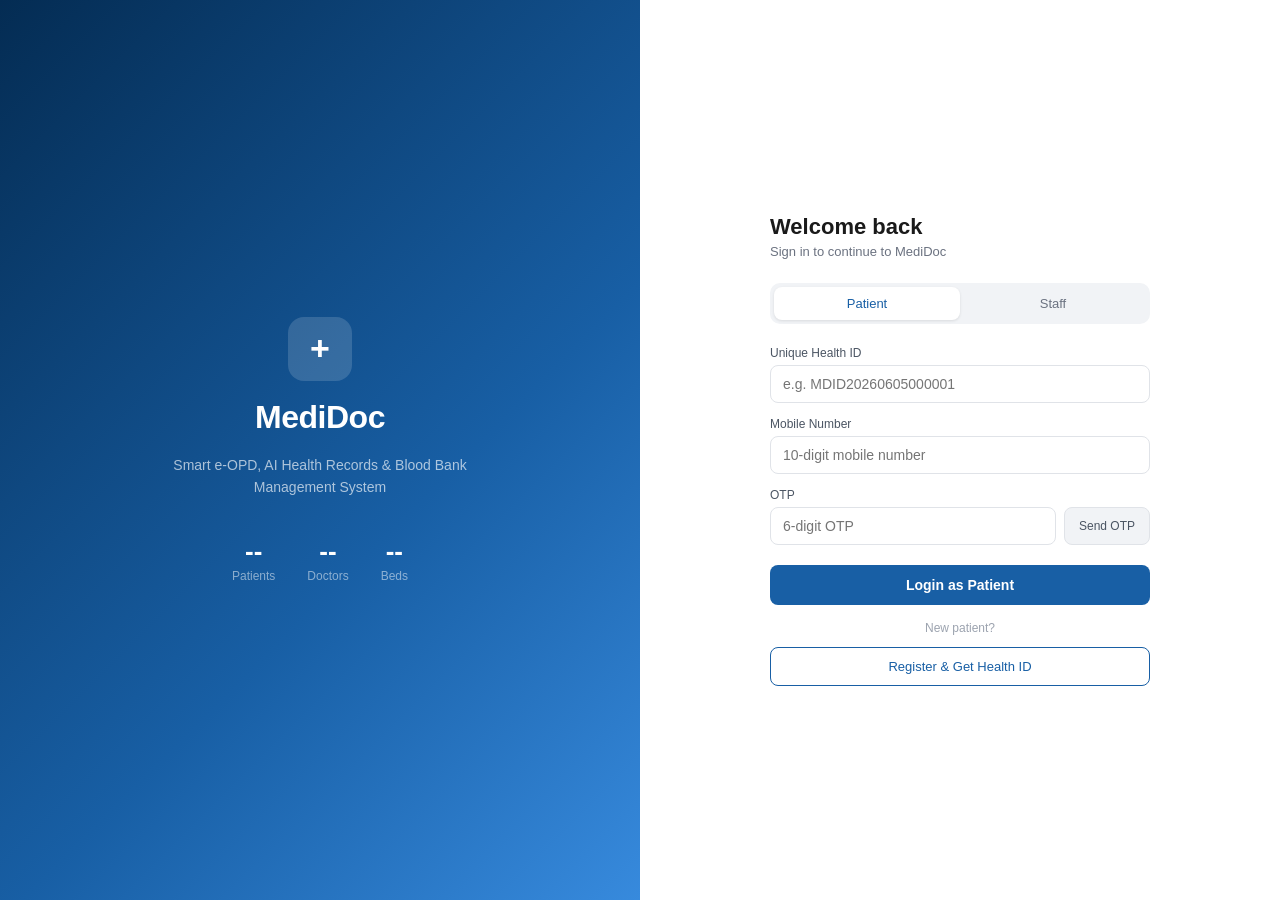
==== frontend/index.html @ 23970e30 "MediDoc complete project" ====
<!DOCTYPE html>
<html lang="en">
<head>
<meta charset="UTF-8" />
<meta name="viewport" content="width=device-width, initial-scale=1.0" />
<title>MediDoc - Smart e-OPD &amp; Health Record System</title>
<link rel="stylesheet" href="css/login.css" />
</head>
<body>

<div class="login-wrap">

  <!-- LEFT BRAND PANEL -->
  <div class="login-left">
    <div class="login-logo">+</div>
    <div class="login-brand">MediDoc</div>
    <div class="login-tag">Smart e-OPD, AI Health Records &amp; Blood Bank Management System</div>
    <div class="login-stats">
      <div class="lstat"><div class="lstat-num" id="stat-patients">--</div><div class="lstat-lbl">Patients</div></div>
      <div class="lstat"><div class="lstat-num" id="stat-doctors">--</div><div class="lstat-lbl">Doctors</div></div>
      <div class="lstat"><div class="lstat-num" id="stat-beds">--</div><div class="lstat-lbl">Beds</div></div>
    </div>
  </div>

  <!-- RIGHT FORM PANEL -->
  <div class="login-right">

    <!-- ============ LOGIN CARD ============ -->
    <div class="login-card" id="login-card">
      <h2>Welcome back</h2>
      <p>Sign in to continue to MediDoc</p>

      <div class="role-tabs">
        <div class="rtab active" id="tab-patient" onclick="switchRole('patient')">Patient</div>
        <div class="rtab" id="tab-staff" onclick="switchRole('staff')">Staff</div>
      </div>

      <!-- PATIENT LOGIN FORM -->
      <form id="patient-login-form" onsubmit="return false;">
        <div class="form-group">
          <label for="p-unique-id">Unique Health ID</label>
          <input type="text" id="p-unique-id" placeholder="e.g. MDID20260605000001" />
        </div>
        <div class="form-group">
          <label for="p-mobile">Mobile Number</label>
          <input type="text" id="p-mobile" placeholder="10-digit mobile number" maxlength="10" />
        </div>
        <div class="form-group">
          <label for="p-otp">OTP</label>
          <div class="otp-row">
            <input type="text" id="p-otp" placeholder="6-digit OTP" maxlength="6" />
            <button type="button" class="otp-btn" id="send-otp-btn" onclick="sendOtp()">Send OTP</button>
          </div>
        </div>

        <div class="form-msg" id="patient-msg"></div>

        <button type="button" class="btn-primary" id="patient-login-btn" onclick="patientLogin()">Login as Patient</button>

        <div class="divider"><span>New patient?</span></div>
        <button type="button" class="btn-secondary" onclick="showRegister()">Register &amp; Get Health ID</button>
      </form>

      <!-- STAFF LOGIN FORM -->
      <form id="staff-login-form" onsubmit="return false;" style="display:none;">
        <div class="form-group">
          <label for="s-employee-id">Employee ID</label>
          <input type="text" id="s-employee-id" placeholder="e.g. DOC001" />
        </div>
        <div class="form-group">
          <label for="s-password">Password</label>
          <input type="password" id="s-password" placeholder="Enter your password" />
        </div>
        <div class="form-group">
          <label for="s-role">Role</label>
          <select id="s-role">
            <option value="DOCTOR">Doctor</option>
            <option value="RECEPTIONIST">Receptionist</option>
            <option value="BLOOD_BANK_OFFICER">Blood Bank Officer</option>
            <option value="ADMIN">Admin</option>
          </select>
        </div>

        <div class="form-msg" id="staff-msg"></div>

        <button type="button" class="btn-primary" id="staff-login-btn" onclick="staffLogin()">Login as Staff</button>
      </form>

    </div>

    <!-- ============ REGISTRATION CARD ============ -->
    <div class="login-card" id="register-card" style="display:none;">
      <h2>New Patient Registration</h2>
      <p>Fill in your details to get your Unique Health ID</p>

      <form id="register-form" onsubmit="return false;">
        <div class="form-group">
          <label for="r-fullname">Full Name *</label>
          <input type="text" id="r-fullname" placeholder="Enter your full name" />
        </div>

        <div class="form-row">
          <div class="form-group">
            <label for="r-age">Age *</label>
            <input type="number" id="r-age" placeholder="Age" min="0" max="120" />
          </div>
          <div class="form-group">
            <label for="r-gender">Gender *</label>
            <select id="r-gender">
              <option value="">Select</option>
              <option value="MALE">Male</option>
              <option value="FEMALE">Female</option>
              <option value="OTHER">Other</option>
            </select>
          </div>
        </div>

        <div class="form-group">
          <label for="r-blood-group">Blood Group</label>
          <select id="r-blood-group">
            <option value="">Select (optional)</option>
            <option value="A_POSITIVE">A+</option>
            <option value="A_NEGATIVE">A-</option>
            <option value="B_POSITIVE">B+</option>
            <option value="B_NEGATIVE">B-</option>
            <option value="O_POSITIVE">O+</option>
            <option value="O_NEGATIVE">O-</option>
            <option value="AB_POSITIVE">AB+</option>
            <option value="AB_NEGATIVE">AB-</option>
          </select>
        </div>

        <div class="form-group">
          <label for="r-mobile">Mobile Number *</label>
          <input type="text" id="r-mobile" placeholder="10-digit mobile number" maxlength="10" />
        </div>

        <div class="form-group">
          <label for="r-address">Address</label>
          <input type="text" id="r-address" placeholder="City, State" />
        </div>

        <div class="form-row">
          <div class="form-group">
            <label for="r-emergency-name">Emergency Contact Name</label>
            <input type="text" id="r-emergency-name" placeholder="Name" />
          </div>
          <div class="form-group">
            <label for="r-emergency-phone">Emergency Contact Phone</label>
            <input type="text" id="r-emergency-phone" placeholder="Phone number" maxlength="10" />
          </div>
        </div>

        <div class="form-msg" id="register-msg"></div>

        <button type="button" class="btn-primary" id="register-btn" onclick="registerPatient()">Register</button>

        <div class="divider"><span>Already registered?</span></div>
        <button type="button" class="btn-secondary" onclick="showLogin()">Back to Login</button>
      </form>
    </div>

    <!-- ============ SUCCESS CARD (after registration) ============ -->
    <div class="login-card" id="success-card" style="display:none;">
      <div class="success-icon">&#10003;</div>
      <h2>Registration Successful!</h2>
      <p>Your Unique Health ID has been generated</p>
      <div class="unique-id-box" id="generated-id">MDID00000000000000</div>
      <p class="success-note">Save this ID — you will need it along with your mobile number to log in next time. An SMS has also been sent (simulated) to your mobile.</p>
      <button type="button" class="btn-primary" onclick="goToLoginWithId()">Continue to Login</button>
    </div>

  </div>
</div>

<!-- Loading overlay -->
<div class="loading-overlay" id="loading-overlay" style="display:none;">
  <div class="spinner"></div>
</div>

<script src="js/api.js"></script>
<script src="js/auth.js"></script>
</body>
</html>
---- frontend/css/login.css ----
/* ==========================================================
   MediDoc - Login Page Styles
   ========================================================== */

* {
  box-sizing: border-box;
  margin: 0;
  padding: 0;
}

body {
  font-family: 'Segoe UI', Arial, sans-serif;
  background: #f1f3f6;
  min-height: 100vh;
}

.login-wrap {
  display: flex;
  min-height: 100vh;
}

/* ===================== LEFT BRAND PANEL ===================== */
.login-left {
  flex: 1;
  background: linear-gradient(135deg, #042c53 0%, #185fa5 60%, #378add 100%);
  display: flex;
  flex-direction: column;
  align-items: center;
  justify-content: center;
  padding: 3rem 2rem;
  gap: 18px;
  color: #fff;
}

.login-logo {
  width: 64px;
  height: 64px;
  background: rgba(255, 255, 255, 0.15);
  border-radius: 16px;
  display: flex;
  align-items: center;
  justify-content: center;
  font-size: 34px;
  font-weight: 600;
}

.login-brand {
  font-size: 32px;
  font-weight: 600;
  letter-spacing: -0.5px;
}

.login-tag {
  font-size: 14px;
  color: rgba(255, 255, 255, 0.65);
  text-align: center;
  max-width: 320px;
  line-height: 1.6;
}

.login-stats {
  display: flex;
  gap: 32px;
  margin-top: 20px;
}

.lstat {
  text-align: center;
}

.lstat-num {
  font-size: 26px;
  font-weight: 600;
}

.lstat-lbl {
  font-size: 12px;
  color: rgba(255, 255, 255, 0.5);
  margin-top: 2px;
}

/* ===================== RIGHT FORM PANEL ===================== */
.login-right {
  flex: 1;
  display: flex;
  align-items: center;
  justify-content: center;
  padding: 2rem;
  background: #ffffff;
}

.login-card {
  width: 100%;
  max-width: 380px;
}

.login-card h2 {
  font-size: 22px;
  font-weight: 600;
  color: #1a1a1a;
  margin-bottom: 4px;
}

.login-card p {
  font-size: 13px;
  color: #6b7280;
  margin-bottom: 24px;
}

/* ===================== ROLE TABS ===================== */
.role-tabs {
  display: flex;
  background: #f1f3f6;
  border-radius: 10px;
  padding: 4px;
  margin-bottom: 22px;
}

.rtab {
  flex: 1;
  text-align: center;
  padding: 9px;
  font-size: 13px;
  font-weight: 500;
  cursor: pointer;
  border-radius: 8px;
  color: #6b7280;
  transition: all 0.15s;
}

.rtab.active {
  background: #ffffff;
  color: #185fa5;
  box-shadow: 0 1px 3px rgba(0,0,0,0.1);
}

/* ===================== FORM ELEMENTS ===================== */
.form-group {
  margin-bottom: 14px;
  flex: 1;
}

.form-row {
  display: flex;
  gap: 10px;
}

.form-group label {
  font-size: 12px;
  font-weight: 500;
  color: #4b5563;
  display: block;
  margin-bottom: 5px;
}

.form-group input,
.form-group select {
  width: 100%;
  padding: 10px 12px;
  font-size: 14px;
  border: 1.5px solid #e0e3e8;
  border-radius: 8px;
  background: #fff;
  color: #1a1a1a;
  outline: none;
  transition: border-color 0.15s;
}

.form-group input:focus,
.form-group select:focus {
  border-color: #185fa5;
}

.otp-row {
  display: flex;
  gap: 8px;
}

.otp-row input {
  flex: 1;
}

.otp-btn {
  padding: 10px 14px;
  font-size: 12px;
  font-weight: 500;
  border: 1.5px solid #e0e3e8;
  border-radius: 8px;
  background: #f1f3f6;
  color: #4b5563;
  cursor: pointer;
  white-space: nowrap;
  transition: background 0.15s;
}

.otp-btn:hover {
  background: #e6f1fb;
  border-color: #185fa5;
  color: #185fa5;
}

.otp-btn:disabled {
  opacity: 0.6;
  cursor: not-allowed;
}

/* ===================== BUTTONS ===================== */
.btn-primary {
  width: 100%;
  padding: 12px;
  background: #185fa5;
  color: #fff;
  border: none;
  border-radius: 8px;
  font-size: 14px;
  font-weight: 600;
  cursor: pointer;
  margin-top: 6px;
  transition: background 0.15s;
}

.btn-primary:hover {
  background: #0c447c;
}

.btn-primary:disabled {
  opacity: 0.6;
  cursor: not-allowed;
}

.btn-secondary {
  width: 100%;
  padding: 11px;
  background: #fff;
  color: #185fa5;
  border: 1.5px solid #185fa5;
  border-radius: 8px;
  font-size: 13px;
  font-weight: 500;
  cursor: pointer;
  transition: background 0.15s;
}

.btn-secondary:hover {
  background: #e6f1fb;
}

.divider {
  text-align: center;
  font-size: 12px;
  color: #9ca3af;
  margin: 16px 0 12px;
  position: relative;
}

/* ===================== MESSAGES ===================== */
.form-msg {
  font-size: 12.5px;
  padding: 9px 12px;
  border-radius: 7px;
  margin: 8px 0;
  display: none;
  line-height: 1.5;
}

.form-msg.show {
  display: block;
}

.form-msg.error {
  background: #fcebeb;
  color: #791f1f;
  border: 1px solid #f7c1c1;
}

.form-msg.success {
  background: #eaf3de;
  color: #3b6d11;
  border: 1px solid #c0dd97;
}

.form-msg.info {
  background: #e6f1fb;
  color: #0c447c;
  border: 1px solid #b5d4f4;
}

/* ===================== SUCCESS CARD ===================== */
#success-card {
  text-align: center;
}

.success-icon {
  width: 60px;
  height: 60px;
  background: #eaf3de;
  color: #3b6d11;
  border-radius: 50%;
  display: flex;
  align-items: center;
  justify-content: center;
  font-size: 30px;
  font-weight: 700;
  margin: 0 auto 16px;
}

.unique-id-box {
  background: #e6f1fb;
  border: 1.5px dashed #185fa5;
  border-radius: 10px;
  padding: 14px;
  font-size: 18px;
  font-weight: 700;
  color: #185fa5;
  letter-spacing: 1px;
  margin: 16px 0;
  font-family: 'Courier New', monospace;
}

.success-note {
  font-size: 12px;
  color: #6b7280;
  margin-bottom: 20px;
  line-height: 1.6;
}

/* ===================== LOADING OVERLAY ===================== */
.loading-overlay {
  position: fixed;
  top: 0;
  left: 0;
  width: 100%;
  height: 100%;
  background: rgba(255, 255, 255, 0.7);
  display: flex;
  align-items: center;
  justify-content: center;
  z-index: 999;
}

.spinner {
  width: 42px;
  height: 42px;
  border: 4px solid #e0e3e8;
  border-top-color: #185fa5;
  border-radius: 50%;
  animation: spin 0.8s linear infinite;
}

@keyframes spin {
  to { transform: rotate(360deg); }
}

/* ===================== RESPONSIVE ===================== */
@media (max-width: 768px) {
  .login-wrap {
    flex-direction: column;
  }
  .login-left {
    padding: 2rem 1.5rem;
    min-height: 220px;
  }
  .login-tag {
    max-width: 100%;
  }
  .login-right {
    padding: 1.5rem;
  }
}
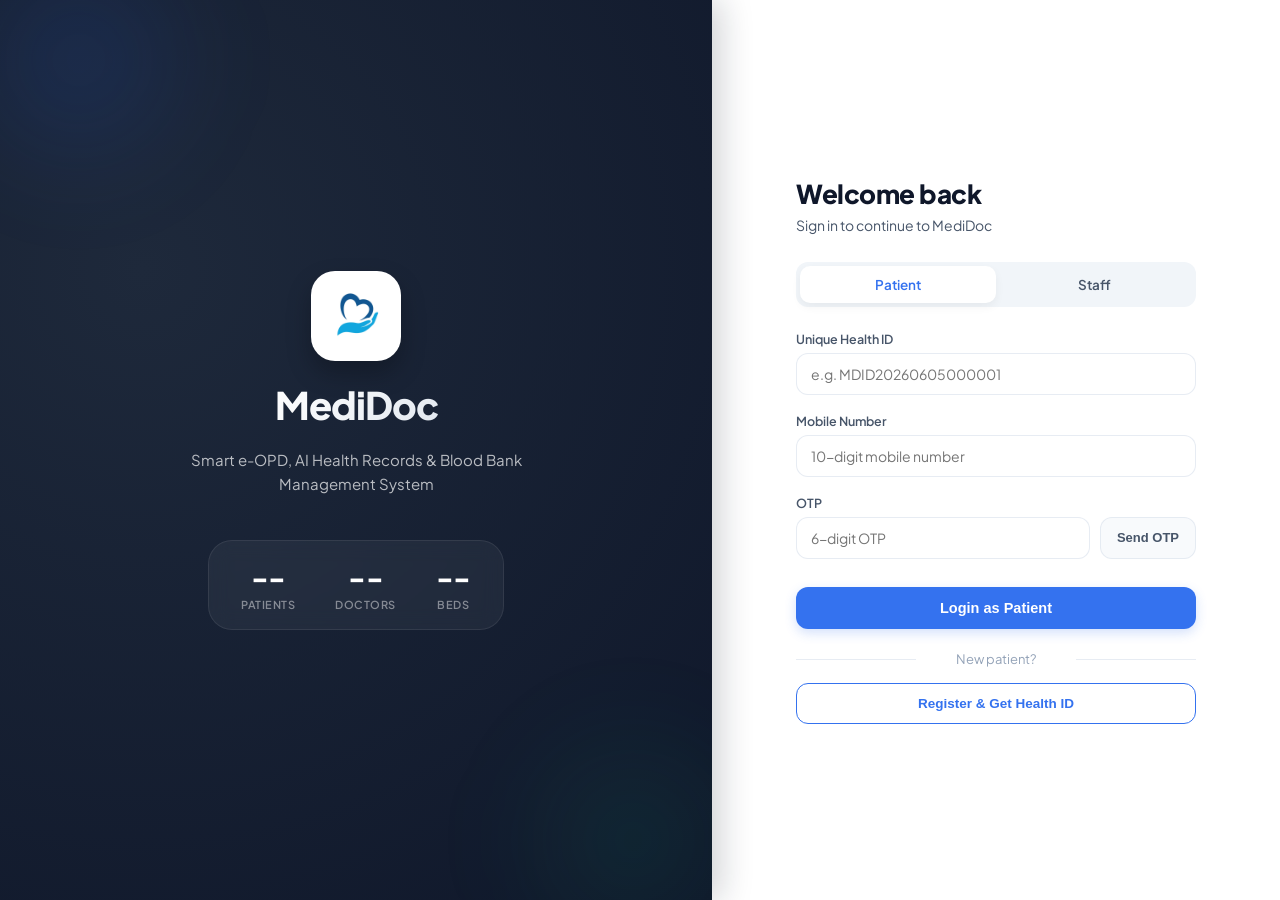
==== commit 65c0d78f: "Initial commit" ====
--- a/frontend/index.html
+++ b/frontend/index.html
@@ -12,7 +12,7 @@
 
   <!-- LEFT BRAND PANEL -->
   <div class="login-left">
-    <div class="login-logo">+</div>
+    <div class="login-logo"><img src="assets/logo.jpg" alt="MediDoc Logo" /></div>
     <div class="login-brand">MediDoc</div>
     <div class="login-tag">Smart e-OPD, AI Health Records &amp; Blood Bank Management System</div>
     <div class="login-stats">
--- a/frontend/css/login.css
+++ b/frontend/css/login.css
@@ -1,6 +1,42 @@
 /* ==========================================================
    MediDoc - Login Page Styles
+   Overhauled with premium clinical theme
    ========================================================== */
+
+@import url('https://fonts.googleapis.com/css2?family=Plus+Jakarta+Sans:wght@300;400;500;600;700;800&display=swap');
+
+:root {
+  --primary-hsl: 220, 85%, 57%;
+  --primary: hsl(var(--primary-hsl));
+  --primary-hover: hsl(220, 85%, 48%);
+  
+  --bg-page: #f8fafc;
+  --bg-card: #ffffff;
+  --text-primary: #0f172a;
+  --text-secondary: #475569;
+  --text-muted: #94a3b8;
+  
+  --border-color: rgba(226, 232, 240, 0.8);
+  --border-hover: #cbd5e1;
+  
+  /* State Colors */
+  --success: #10b981;
+  --success-light: #ecfdf5;
+  --success-text: #065f46;
+  --danger: #ef4444;
+  --danger-light: #fef2f2;
+  --danger-text: #991b1b;
+  --info-light: #eff6ff;
+  --info-text: #1e40af;
+  
+  --shadow-lg: 0 10px 25px -5px rgba(15, 23, 42, 0.05), 0 8px 10px -6px rgba(15, 23, 42, 0.05);
+  --shadow-xl: 0 25px 50px -12px rgba(15, 23, 42, 0.08);
+
+  --radius-sm: 8px;
+  --radius-md: 12px;
+  --radius-lg: 16px;
+  --radius-xl: 24px;
+}
 
 * {
   box-sizing: border-box;
@@ -9,9 +45,11 @@
 }
 
 body {
-  font-family: 'Segoe UI', Arial, sans-serif;
-  background: #f1f3f6;
+  font-family: 'Plus Jakarta Sans', -apple-system, BlinkMacSystemFont, "Segoe UI", Roboto, sans-serif;
+  background: var(--bg-page);
+  color: var(--text-primary);
   min-height: 100vh;
+  -webkit-font-smoothing: antialiased;
 }
 
 .login-wrap {
@@ -21,47 +59,101 @@
 
 /* ===================== LEFT BRAND PANEL ===================== */
 .login-left {
-  flex: 1;
-  background: linear-gradient(135deg, #042c53 0%, #185fa5 60%, #378add 100%);
+  flex: 1.1;
+  background: radial-gradient(circle at 20% 30%, #1e293b 0%, #0f172a 100%);
   display: flex;
   flex-direction: column;
   align-items: center;
   justify-content: center;
-  padding: 3rem 2rem;
-  gap: 18px;
-  color: #fff;
+  padding: 4rem 3rem;
+  gap: 20px;
+  color: #ffffff;
+  position: relative;
+  overflow: hidden;
+  box-shadow: 8px 0 32px rgba(15, 23, 42, 0.2);
+}
+
+/* Glowing Background Blobs */
+.login-left::before {
+  content: '';
+  position: absolute;
+  top: -10%;
+  left: -10%;
+  width: 300px;
+  height: 300px;
+  background: radial-gradient(circle, rgba(37, 99, 235, 0.15) 0%, rgba(37, 99, 235, 0) 70%);
+  filter: blur(40px);
+  pointer-events: none;
+}
+
+.login-left::after {
+  content: '';
+  position: absolute;
+  bottom: -10%;
+  right: -10%;
+  width: 300px;
+  height: 300px;
+  background: radial-gradient(circle, rgba(16, 185, 129, 0.1) 0%, rgba(16, 185, 129, 0) 70%);
+  filter: blur(40px);
+  pointer-events: none;
 }
 
 .login-logo {
-  width: 64px;
-  height: 64px;
-  background: rgba(255, 255, 255, 0.15);
-  border-radius: 16px;
+  width: 90px;
+  height: 90px;
+  background: #ffffff;
+  border-radius: var(--radius-xl);
   display: flex;
   align-items: center;
   justify-content: center;
-  font-size: 34px;
-  font-weight: 600;
+  box-shadow: 0 12px 24px rgba(0, 0, 0, 0.25);
+  border: 2px solid rgba(255, 255, 255, 0.1);
+  padding: 4px;
+  transition: transform 0.3s ease;
+  z-index: 2;
+}
+
+.login-logo:hover {
+  transform: scale(1.05) rotate(2deg);
+}
+
+.login-logo img {
+  width: 100%;
+  height: 100%;
+  object-fit: cover;
+  border-radius: calc(var(--radius-xl) - 4px);
 }
 
 .login-brand {
-  font-size: 32px;
-  font-weight: 600;
-  letter-spacing: -0.5px;
+  font-size: 38px;
+  font-weight: 800;
+  letter-spacing: -1px;
+  z-index: 2;
+  background: linear-gradient(135deg, #ffffff 0%, #e2e8f0 100%);
+  -webkit-background-clip: text;
+  -webkit-text-fill-color: transparent;
 }
 
 .login-tag {
-  font-size: 14px;
-  color: rgba(255, 255, 255, 0.65);
+  font-size: 15px;
+  color: rgba(255, 255, 255, 0.7);
   text-align: center;
-  max-width: 320px;
+  max-width: 380px;
   line-height: 1.6;
+  font-weight: 400;
+  z-index: 2;
 }
 
 .login-stats {
   display: flex;
-  gap: 32px;
-  margin-top: 20px;
+  gap: 40px;
+  margin-top: 24px;
+  z-index: 2;
+  background: rgba(255, 255, 255, 0.05);
+  padding: 18px 32px;
+  border-radius: var(--radius-xl);
+  border: 1px solid rgba(255, 255, 255, 0.08);
+  backdrop-filter: blur(10px);
 }
 
 .lstat {
@@ -69,111 +161,131 @@
 }
 
 .lstat-num {
-  font-size: 26px;
+  font-size: 28px;
+  font-weight: 800;
+  letter-spacing: -0.5px;
+  color: #ffffff;
+}
+
+.lstat-lbl {
+  font-size: 11px;
   font-weight: 600;
-}
-
-.lstat-lbl {
-  font-size: 12px;
-  color: rgba(255, 255, 255, 0.5);
-  margin-top: 2px;
+  text-transform: uppercase;
+  letter-spacing: 0.5px;
+  color: rgba(255, 255, 255, 0.45);
+  margin-top: 4px;
 }
 
 /* ===================== RIGHT FORM PANEL ===================== */
 .login-right {
-  flex: 1;
+  flex: 0.9;
   display: flex;
   align-items: center;
   justify-content: center;
-  padding: 2rem;
+  padding: 3rem 2rem;
   background: #ffffff;
 }
 
 .login-card {
   width: 100%;
-  max-width: 380px;
+  max-width: 400px;
+  animation: slideUp 0.4s ease-out;
+}
+
+@keyframes slideUp {
+  from { opacity: 0; transform: translateY(12px); }
+  to { opacity: 1; transform: translateY(0); }
 }
 
 .login-card h2 {
-  font-size: 22px;
-  font-weight: 600;
-  color: #1a1a1a;
-  margin-bottom: 4px;
+  font-size: 26px;
+  font-weight: 800;
+  color: var(--text-primary);
+  margin-bottom: 6px;
+  letter-spacing: -0.5px;
 }
 
 .login-card p {
-  font-size: 13px;
-  color: #6b7280;
-  margin-bottom: 24px;
+  font-size: 14px;
+  color: var(--text-secondary);
+  margin-bottom: 28px;
+  font-weight: 400;
 }
 
 /* ===================== ROLE TABS ===================== */
 .role-tabs {
   display: flex;
-  background: #f1f3f6;
-  border-radius: 10px;
+  background: #f1f5f9;
+  border-radius: var(--radius-md);
   padding: 4px;
-  margin-bottom: 22px;
+  margin-bottom: 24px;
 }
 
 .rtab {
   flex: 1;
   text-align: center;
-  padding: 9px;
-  font-size: 13px;
-  font-weight: 500;
+  padding: 10px;
+  font-size: 13.5px;
+  font-weight: 600;
   cursor: pointer;
-  border-radius: 8px;
-  color: #6b7280;
-  transition: all 0.15s;
+  border-radius: calc(var(--radius-md) - 2px);
+  color: var(--text-secondary);
+  transition: all 0.2s ease;
 }
 
 .rtab.active {
   background: #ffffff;
-  color: #185fa5;
-  box-shadow: 0 1px 3px rgba(0,0,0,0.1);
+  color: var(--primary);
+  box-shadow: 0 4px 10px rgba(0,0,0,0.05);
 }
 
 /* ===================== FORM ELEMENTS ===================== */
 .form-group {
-  margin-bottom: 14px;
+  margin-bottom: 18px;
   flex: 1;
 }
 
 .form-row {
   display: flex;
-  gap: 10px;
+  gap: 12px;
 }
 
 .form-group label {
-  font-size: 12px;
-  font-weight: 500;
-  color: #4b5563;
+  font-size: 12.5px;
+  font-weight: 600;
+  color: var(--text-secondary);
   display: block;
-  margin-bottom: 5px;
+  margin-bottom: 6px;
 }
 
 .form-group input,
 .form-group select {
   width: 100%;
-  padding: 10px 12px;
+  padding: 11px 14px;
   font-size: 14px;
-  border: 1.5px solid #e0e3e8;
-  border-radius: 8px;
-  background: #fff;
-  color: #1a1a1a;
+  font-family: inherit;
+  border: 1.5px solid var(--border-color);
+  border-radius: var(--radius-md);
+  background: #ffffff;
+  color: var(--text-primary);
   outline: none;
-  transition: border-color 0.15s;
+  transition: all 0.2s ease;
+}
+
+.form-group input:hover,
+.form-group select:hover {
+  border-color: var(--border-hover);
 }
 
 .form-group input:focus,
 .form-group select:focus {
-  border-color: #185fa5;
+  border-color: var(--primary);
+  box-shadow: 0 0 0 4px rgba(37, 99, 235, 0.15);
 }
 
 .otp-row {
   display: flex;
-  gap: 8px;
+  gap: 10px;
 }
 
 .otp-row input {
@@ -181,22 +293,22 @@
 }
 
 .otp-btn {
-  padding: 10px 14px;
-  font-size: 12px;
-  font-weight: 500;
-  border: 1.5px solid #e0e3e8;
-  border-radius: 8px;
-  background: #f1f3f6;
-  color: #4b5563;
+  padding: 11px 16px;
+  font-size: 13px;
+  font-weight: 600;
+  border: 1.5px solid var(--border-color);
+  border-radius: var(--radius-md);
+  background: #f8fafc;
+  color: var(--text-secondary);
   cursor: pointer;
   white-space: nowrap;
-  transition: background 0.15s;
-}
-
-.otp-btn:hover {
-  background: #e6f1fb;
-  border-color: #185fa5;
-  color: #185fa5;
+  transition: all 0.2s ease;
+}
+
+.otp-btn:hover:not(:disabled) {
+  background: var(--info-light);
+  border-color: var(--primary);
+  color: var(--primary);
 }
 
 .otp-btn:disabled {
@@ -207,20 +319,22 @@
 /* ===================== BUTTONS ===================== */
 .btn-primary {
   width: 100%;
-  padding: 12px;
-  background: #185fa5;
-  color: #fff;
+  padding: 13px;
+  background: var(--primary);
+  color: #ffffff;
   border: none;
-  border-radius: 8px;
-  font-size: 14px;
+  border-radius: var(--radius-md);
+  font-size: 14.5px;
   font-weight: 600;
   cursor: pointer;
-  margin-top: 6px;
-  transition: background 0.15s;
+  margin-top: 10px;
+  transition: all 0.25s ease;
+  box-shadow: 0 4px 12px rgba(37, 99, 235, 0.2);
 }
 
 .btn-primary:hover {
-  background: #0c447c;
+  background: var(--primary-hover);
+  box-shadow: 0 6px 20px rgba(37, 99, 235, 0.35);
 }
 
 .btn-primary:disabled {
@@ -230,59 +344,86 @@
 
 .btn-secondary {
   width: 100%;
-  padding: 11px;
-  background: #fff;
-  color: #185fa5;
-  border: 1.5px solid #185fa5;
-  border-radius: 8px;
-  font-size: 13px;
-  font-weight: 500;
+  padding: 12px;
+  background: #ffffff;
+  color: var(--primary);
+  border: 1.5px solid var(--primary);
+  border-radius: var(--radius-md);
+  font-size: 13.5px;
+  font-weight: 600;
   cursor: pointer;
-  transition: background 0.15s;
+  transition: all 0.2s ease;
 }
 
 .btn-secondary:hover {
-  background: #e6f1fb;
+  background: var(--info-light);
 }
 
 .divider {
   text-align: center;
-  font-size: 12px;
-  color: #9ca3af;
-  margin: 16px 0 12px;
+  font-size: 13px;
+  color: var(--text-muted);
+  margin: 22px 0 16px;
   position: relative;
+}
+
+.divider::before {
+  content: '';
+  position: absolute;
+  left: 0;
+  top: 50%;
+  width: 30%;
+  height: 1px;
+  background: var(--border-color);
+}
+
+.divider::after {
+  content: '';
+  position: absolute;
+  right: 0;
+  top: 50%;
+  width: 30%;
+  height: 1px;
+  background: var(--border-color);
 }
 
 /* ===================== MESSAGES ===================== */
 .form-msg {
-  font-size: 12.5px;
-  padding: 9px 12px;
-  border-radius: 7px;
-  margin: 8px 0;
+  font-size: 13px;
+  padding: 11px 14px;
+  border-radius: var(--radius-md);
+  margin: 10px 0;
   display: none;
   line-height: 1.5;
+  font-weight: 500;
 }
 
 .form-msg.show {
   display: block;
+  animation: slideDownMsg 0.25s ease-out;
+}
+
+@keyframes slideDownMsg {
+  from { opacity: 0; transform: translateY(-4px); }
+  to { opacity: 1; transform: translateY(0); }
 }
 
 .form-msg.error {
-  background: #fcebeb;
-  color: #791f1f;
-  border: 1px solid #f7c1c1;
+  background: var(--danger-light);
+  color: var(--danger-text);
+  border: 1px solid rgba(239, 68, 68, 0.2);
 }
 
 .form-msg.success {
-  background: #eaf3de;
-  color: #3b6d11;
-  border: 1px solid #c0dd97;
+  background: var(--success-light);
+  color: var(--success-text);
+  border: 1px solid rgba(16, 185, 129, 0.2);
 }
 
 .form-msg.info {
-  background: #e6f1fb;
-  color: #0c447c;
-  border: 1px solid #b5d4f4;
+  background: var(--info-light);
+  color: var(--info-text);
+  border: 1px solid rgba(59, 130, 246, 0.2);
 }
 
 /* ===================== SUCCESS CARD ===================== */
@@ -291,36 +432,38 @@
 }
 
 .success-icon {
-  width: 60px;
-  height: 60px;
-  background: #eaf3de;
-  color: #3b6d11;
+  width: 64px;
+  height: 64px;
+  background: var(--success-light);
+  color: var(--success);
   border-radius: 50%;
   display: flex;
   align-items: center;
   justify-content: center;
-  font-size: 30px;
+  font-size: 32px;
   font-weight: 700;
-  margin: 0 auto 16px;
+  margin: 0 auto 20px;
+  box-shadow: 0 4px 12px rgba(16, 185, 129, 0.15);
 }
 
 .unique-id-box {
-  background: #e6f1fb;
-  border: 1.5px dashed #185fa5;
-  border-radius: 10px;
-  padding: 14px;
-  font-size: 18px;
-  font-weight: 700;
-  color: #185fa5;
+  background: var(--info-light);
+  border: 2px dashed var(--primary);
+  border-radius: var(--radius-lg);
+  padding: 16px;
+  font-size: 19px;
+  font-weight: 800;
+  color: var(--primary);
   letter-spacing: 1px;
-  margin: 16px 0;
+  margin: 20px 0;
   font-family: 'Courier New', monospace;
+  box-shadow: inset 0 2px 4px rgba(37, 99, 235, 0.05);
 }
 
 .success-note {
-  font-size: 12px;
-  color: #6b7280;
-  margin-bottom: 20px;
+  font-size: 13px;
+  color: var(--text-secondary);
+  margin-bottom: 24px;
   line-height: 1.6;
 }
 
@@ -331,20 +474,21 @@
   left: 0;
   width: 100%;
   height: 100%;
-  background: rgba(255, 255, 255, 0.7);
+  background: rgba(255, 255, 255, 0.85);
+  backdrop-filter: blur(4px);
   display: flex;
   align-items: center;
   justify-content: center;
-  z-index: 999;
+  z-index: 9999;
 }
 
 .spinner {
-  width: 42px;
-  height: 42px;
-  border: 4px solid #e0e3e8;
-  border-top-color: #185fa5;
+  width: 44px;
+  height: 44px;
+  border: 4px solid var(--info-light);
+  border-top-color: var(--primary);
   border-radius: 50%;
-  animation: spin 0.8s linear infinite;
+  animation: spin 0.8s cubic-bezier(0.5, 0, 0.5, 1) infinite;
 }
 
 @keyframes spin {
@@ -352,18 +496,23 @@
 }
 
 /* ===================== RESPONSIVE ===================== */
-@media (max-width: 768px) {
+@media (max-width: 900px) {
   .login-wrap {
     flex-direction: column;
   }
   .login-left {
-    padding: 2rem 1.5rem;
-    min-height: 220px;
+    padding: 3rem 2rem;
+    min-height: 280px;
+    flex: none;
   }
   .login-tag {
     max-width: 100%;
   }
+  .login-stats {
+    display: none; /* Hide stats on small screens to save space */
+  }
   .login-right {
-    padding: 1.5rem;
+    padding: 2.5rem 1.5rem;
+    flex: 1;
   }
 }
